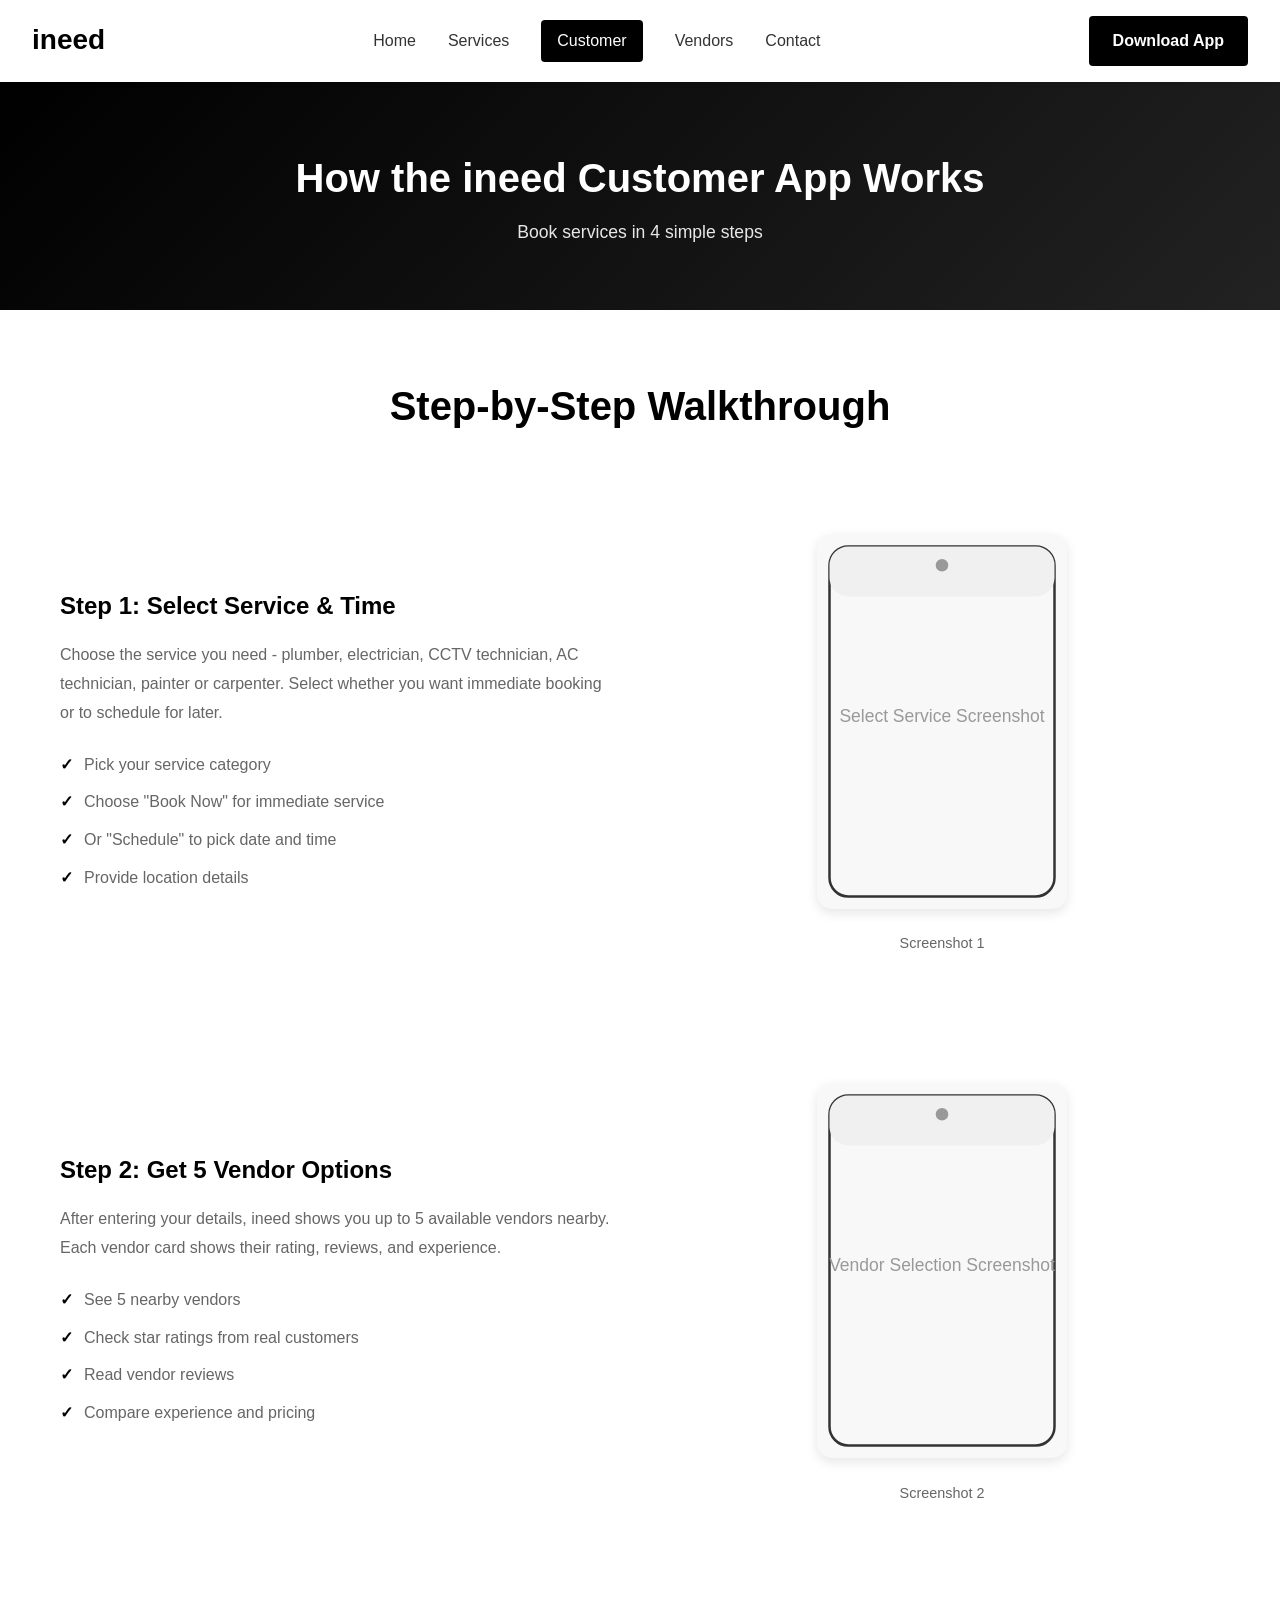
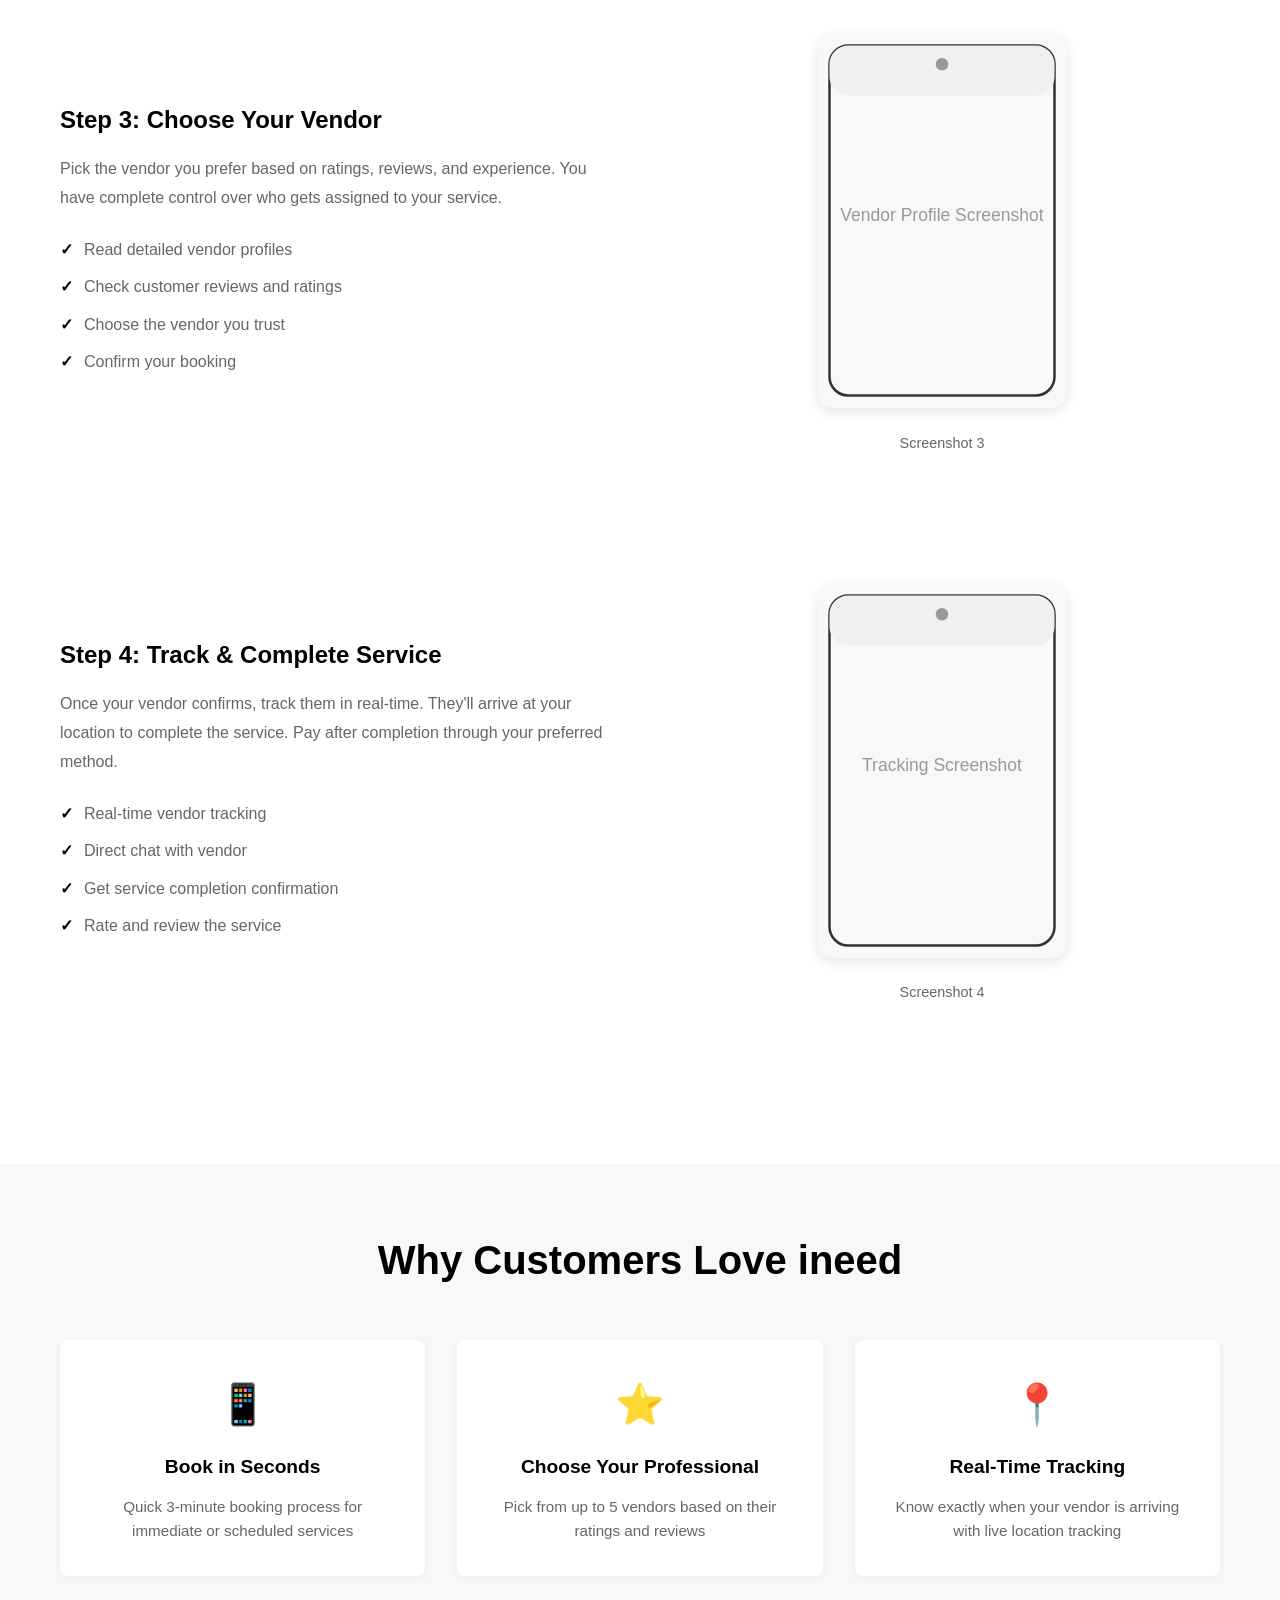
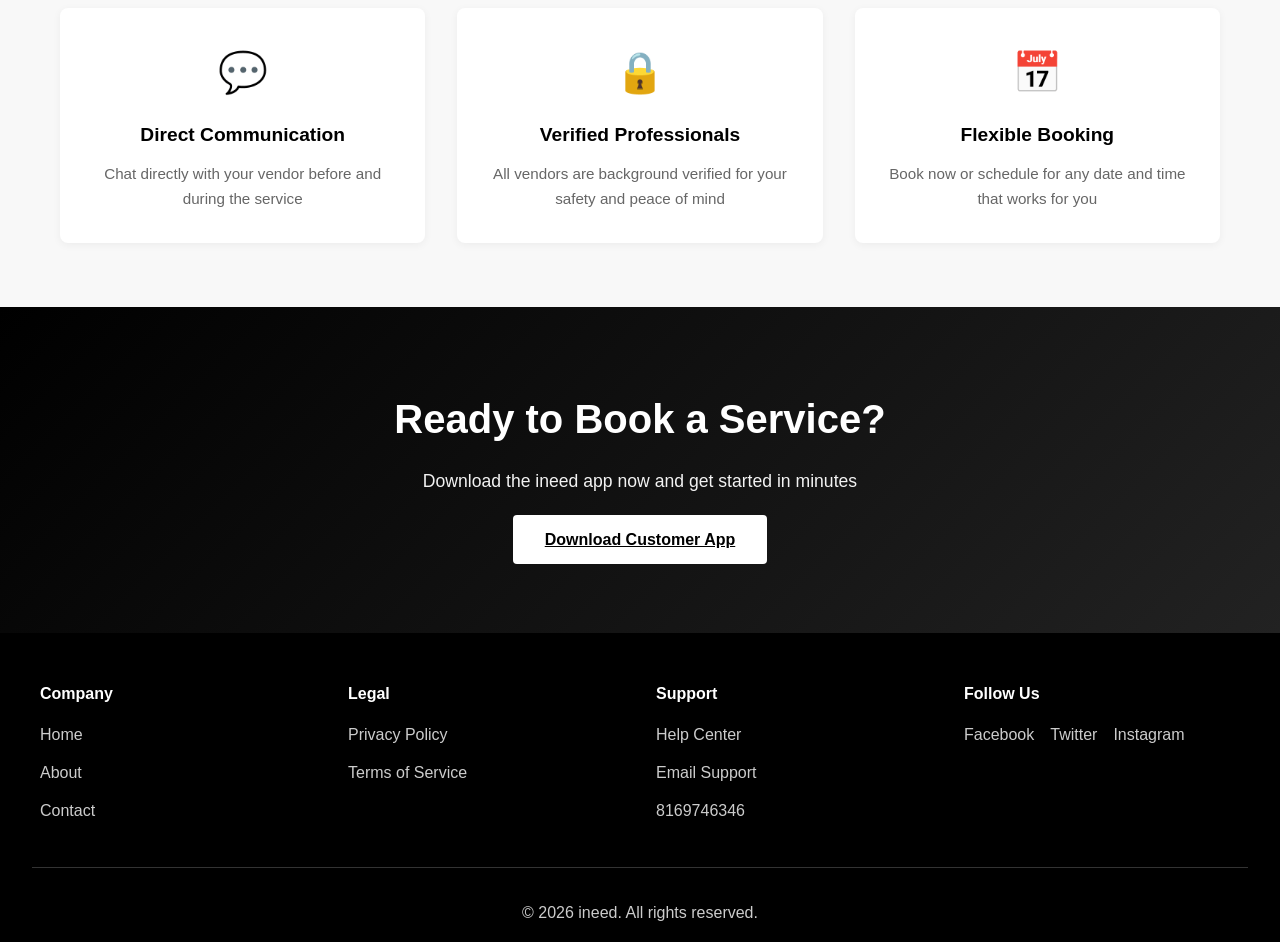
==== customer-app.html @ a555ff69 "Initial commit" ====
<!DOCTYPE html>
<html lang="en">
<head>
    <meta charset="UTF-8">
    <meta name="viewport" content="width=device-width, initial-scale=1.0">
    <meta name="description" content="How the ineed customer app works - Book services instantly, select from multiple vendors.">
    <title>How Customer App Works - ineed</title>
    <link rel="stylesheet" href="css/styles.css">
</head>
<body>
    <!-- Navbar -->
    <nav class="navbar">
        <div class="navbar-container">
            <div class="navbar-logo">ineed</div>
            
            <div class="navbar-menu" id="navbarMenu">
                <a href="/" class="nav-link">Home</a>
                <a href="/services.html" class="nav-link">Services</a>
                <a href="/customer-app.html" class="nav-link">Customer</a>
                <a href="/vendors.html" class="nav-link">Vendors</a>
                <a href="/contact.html" class="nav-link">Contact</a>
            </div>

            <a href="https://play.google.com/store/apps/details?id=com.myapp.ineed" target="_blank" class="navbar-cta">Download App</a>
            
            <div class="hamburger" id="hamburger">
                <span></span>
                <span></span>
                <span></span>
            </div>
        </div>
    </nav>

    <!-- Page Header -->
    <section class="page-header">
        <div class="container">
            <h1>How the ineed Customer App Works</h1>
            <p>Book services in 4 simple steps</p>
        </div>
    </section>

    <!-- App Walkthrough -->
    <section class="app-walkthrough">
        <div class="container">
            <h2 class="section-title">Step-by-Step Walkthrough</h2>

            <!-- Step 1 -->
            <div class="walkthrough-step">
                <div class="step-content">
                    <h3>Step 1: Select Service & Time</h3>
                    <p>Choose the service you need - plumber, electrician, CCTV technician, AC technician, painter or carpenter. Select whether you want immediate booking or to schedule for later.</p>
                    <ul>
                        <li>Pick your service category</li>
                        <li>Choose "Book Now" for immediate service</li>
                        <li>Or "Schedule" to pick date and time</li>
                        <li>Provide location details</li>
                    </ul>
                </div>
                <div class="step-images">
                    <div class="image-placeholder">
                        <svg viewBox="0 0 200 300" xmlns="http://www.w3.org/2000/svg">
                            <rect x="10" y="10" width="180" height="280" rx="15" fill="none" stroke="#333" stroke-width="2"/>
                            <rect x="10" y="10" width="180" height="40" rx="15" fill="#f0f0f0"/>
                            <circle cx="100" cy="25" r="5" fill="#999"/>
                            <text x="100" y="150" text-anchor="middle" font-size="14" fill="#999">Select Service Screenshot</text>
                        </svg>
                        <p>Screenshot 1</p>
                    </div>
                </div>
            </div>

            <!-- Step 2 -->
            <div class="walkthrough-step reverse">
                <div class="step-images">
                    <div class="image-placeholder">
                        <svg viewBox="0 0 200 300" xmlns="http://www.w3.org/2000/svg">
                            <rect x="10" y="10" width="180" height="280" rx="15" fill="none" stroke="#333" stroke-width="2"/>
                            <rect x="10" y="10" width="180" height="40" rx="15" fill="#f0f0f0"/>
                            <circle cx="100" cy="25" r="5" fill="#999"/>
                            <text x="100" y="150" text-anchor="middle" font-size="14" fill="#999">Vendor Selection Screenshot</text>
                        </svg>
                        <p>Screenshot 2</p>
                    </div>
                </div>
                <div class="step-content">
                    <h3>Step 2: Get 5 Vendor Options</h3>
                    <p>After entering your details, ineed shows you up to 5 available vendors nearby. Each vendor card shows their rating, reviews, and experience.</p>
                    <ul>
                        <li>See 5 nearby vendors</li>
                        <li>Check star ratings from real customers</li>
                        <li>Read vendor reviews</li>
                        <li>Compare experience and pricing</li>
                    </ul>
                </div>
            </div>

            <!-- Step 3 -->
            <div class="walkthrough-step">
                <div class="step-content">
                    <h3>Step 3: Choose Your Vendor</h3>
                    <p>Pick the vendor you prefer based on ratings, reviews, and experience. You have complete control over who gets assigned to your service.</p>
                    <ul>
                        <li>Read detailed vendor profiles</li>
                        <li>Check customer reviews and ratings</li>
                        <li>Choose the vendor you trust</li>
                        <li>Confirm your booking</li>
                    </ul>
                </div>
                <div class="step-images">
                    <div class="image-placeholder">
                        <svg viewBox="0 0 200 300" xmlns="http://www.w3.org/2000/svg">
                            <rect x="10" y="10" width="180" height="280" rx="15" fill="none" stroke="#333" stroke-width="2"/>
                            <rect x="10" y="10" width="180" height="40" rx="15" fill="#f0f0f0"/>
                            <circle cx="100" cy="25" r="5" fill="#999"/>
                            <text x="100" y="150" text-anchor="middle" font-size="14" fill="#999">Vendor Profile Screenshot</text>
                        </svg>
                        <p>Screenshot 3</p>
                    </div>
                </div>
            </div>

            <!-- Step 4 -->
            <div class="walkthrough-step reverse">
                <div class="step-images">
                    <div class="image-placeholder">
                        <svg viewBox="0 0 200 300" xmlns="http://www.w3.org/2000/svg">
                            <rect x="10" y="10" width="180" height="280" rx="15" fill="none" stroke="#333" stroke-width="2"/>
                            <rect x="10" y="10" width="180" height="40" rx="15" fill="#f0f0f0"/>
                            <circle cx="100" cy="25" r="5" fill="#999"/>
                            <text x="100" y="150" text-anchor="middle" font-size="14" fill="#999">Tracking Screenshot</text>
                        </svg>
                        <p>Screenshot 4</p>
                    </div>
                </div>
                <div class="step-content">
                    <h3>Step 4: Track & Complete Service</h3>
                    <p>Once your vendor confirms, track them in real-time. They'll arrive at your location to complete the service. Pay after completion through your preferred method.</p>
                    <ul>
                        <li>Real-time vendor tracking</li>
                        <li>Direct chat with vendor</li>
                        <li>Get service completion confirmation</li>
                        <li>Rate and review the service</li>
                    </ul>
                </div>
            </div>
        </div>
    </section>

    <!-- Key Features -->
    <section class="app-features">
        <div class="container">
            <h2 class="section-title">Why Customers Love ineed</h2>
            
            <div class="features-grid">
                <div class="feature-card">
                    <div class="feature-icon">📱</div>
                    <h3>Book in Seconds</h3>
                    <p>Quick 3-minute booking process for immediate or scheduled services</p>
                </div>

                <div class="feature-card">
                    <div class="feature-icon">⭐</div>
                    <h3>Choose Your Professional</h3>
                    <p>Pick from up to 5 vendors based on their ratings and reviews</p>
                </div>

                <div class="feature-card">
                    <div class="feature-icon">📍</div>
                    <h3>Real-Time Tracking</h3>
                    <p>Know exactly when your vendor is arriving with live location tracking</p>
                </div>

                <div class="feature-card">
                    <div class="feature-icon">💬</div>
                    <h3>Direct Communication</h3>
                    <p>Chat directly with your vendor before and during the service</p>
                </div>

                <div class="feature-card">
                    <div class="feature-icon">🔒</div>
                    <h3>Verified Professionals</h3>
                    <p>All vendors are background verified for your safety and peace of mind</p>
                </div>

                <div class="feature-card">
                    <div class="feature-icon">📅</div>
                    <h3>Flexible Booking</h3>
                    <p>Book now or schedule for any date and time that works for you</p>
                </div>
            </div>
        </div>
    </section>

    <!-- CTA Section -->
    <section class="cta-section">
        <div class="container">
            <h2>Ready to Book a Service?</h2>
            <p>Download the ineed app now and get started in minutes</p>
            <a href="https://play.google.com/store/apps/details?id=com.myapp.ineed" target="_blank" class="btn btn-primary">Download Customer App</a>
        </div>
    </section>

    <!-- Footer -->
    <footer class="footer">
        <div class="footer-container">
            <div class="footer-section">
                <h4>Company</h4>
                <ul>
                    <li><a href="/">Home</a></li>
                    <li><a href="/vendors.html">About</a></li>
                    <li><a href="/contact.html">Contact</a></li>
                </ul>
            </div>

            <div class="footer-section">
                <h4>Legal</h4>
                <ul>
                    <li><a href="/privacy.html">Privacy Policy</a></li>
                    <li><a href="/terms.html">Terms of Service</a></li>
                </ul>
            </div>

            <div class="footer-section">
                <h4>Support</h4>
                <ul>
                    <li><a href="/contact.html">Help Center</a></li>
                    <li><a href="mailto:ineed4322@gmail.com">Email Support</a></li>
                    <li><a href="tel:+1234567890">8169746346</a></li>
                </ul>
            </div>

            <div class="footer-section">
                <h4>Follow Us</h4>
                <ul class="social-links">
                    <li><a href="#">Facebook</a></li>
                    <li><a href="#">Twitter</a></li>
                    <li><a href="#">Instagram</a></li>
                </ul>
            </div>
        </div>

        <div class="footer-bottom">
            <p>&copy; 2026 ineed. All rights reserved.</p>
        </div>
    </footer>

    <script src="js/main.js"></script>
</body>
</html>
---- css/styles.css ----
/* ========================================
   Global Styles
   ======================================== */

* {
    margin: 0;
    padding: 0;
    box-sizing: border-box;
}

:root {
    --primary-color: #000;
    --accent-color: #000;
    --text-primary: #333;
    --text-secondary: #666;
    --bg-light: #f8f8f8;
    --border-color: #e0e0e0;
    --white: #fff;
}

html {
    scroll-behavior: smooth;
}

body {
    font-family: -apple-system, BlinkMacSystemFont, 'Segoe UI', Roboto, Oxygen, Ubuntu, Cantarell, sans-serif;
    color: var(--text-primary);
    background-color: var(--white);
    line-height: 1.6;
}

.container {
    max-width: 1200px;
    margin: 0 auto;
    padding: 0 20px;
}

/* ========================================
   Navbar
   ======================================== */

.navbar {
    position: sticky;
    top: 0;
    z-index: 1000;
    background-color: var(--white);
    box-shadow: 0 2px 4px rgba(0, 0, 0, 0.1);
}

.navbar-container {
    display: flex;
    justify-content: space-between;
    align-items: center;
    padding: 1rem 2rem;
    max-width: 1400px;
    margin: 0 auto;
}

.navbar-logo {
    font-size: 1.75rem;
    font-weight: bold;
    color: var(--primary-color);
}

.navbar-menu {
    display: flex;
    gap: 2rem;
    align-items: center;
}

.nav-link {
    text-decoration: none;
    color: var(--text-primary);
    font-weight: 500;
    transition: color 0.3s ease;
}

.nav-link:hover {
    color: var(--accent-color);
}

.nav-link.active {
    background-color: var(--primary-color);
    color: var(--white);
    padding: 0.5rem 1rem;
    border-radius: 4px;
}

.navbar-cta {
    background-color: var(--primary-color);
    color: var(--white);
    border: none;
    padding: 0.75rem 1.5rem;
    border-radius: 4px;
    font-weight: 600;
    cursor: pointer;
    transition: background-color 0.3s ease;
    text-decoration: none;
    display: inline-block;
}

.navbar-cta:hover {
    background-color: #222;
}

.hamburger {
    display: none;
    flex-direction: column;
    cursor: pointer;
    gap: 0.4rem;
}

.hamburger span {
    width: 25px;
    height: 3px;
    background-color: var(--primary-color);
    border-radius: 2px;
    transition: all 0.3s ease;
}

/* ========================================
   Hero Section
   ======================================== */

.hero {
    display: grid;
    grid-template-columns: 1fr 1fr;
    align-items: center;
    gap: 4rem;
    padding: 6rem 2rem;
    max-width: 1400px;
    margin: 0 auto;
}

.hero-title {
    font-size: 3.5rem;
    font-weight: bold;
    margin-bottom: 1.5rem;
    line-height: 1.2;
    color: var(--primary-color);
}

.hero-description {
    font-size: 1.25rem;
    color: var(--text-secondary);
    margin-bottom: 2rem;
    line-height: 1.8;
}

.hero-ctas {
    display: flex;
    gap: 1rem;
    flex-wrap: wrap;
}

.hero-carousel {
    display: flex;
    justify-content: center;
    align-items: center;
}

/* ========================================
   Buttons
   ======================================== */

.btn {
    padding: 0.875rem 2rem;
    border: none;
    border-radius: 4px;
    font-weight: 600;
    font-size: 1rem;
    cursor: pointer;
    transition: all 0.3s ease;
}

.btn-primary {
    background-color: var(--primary-color);
    color: var(--white);
}

.btn-primary:hover {
    background-color: #222;
    transform: translateY(-2px);
    box-shadow: 0 4px 8px rgba(0, 0, 0, 0.2);
}

.btn-secondary {
    background-color: transparent;
    color: var(--primary-color);
    border: 2px solid var(--primary-color);
}

.btn-secondary:hover {
    background-color: var(--primary-color);
    color: var(--white);
}

/* ========================================
   Services Section
   ======================================== */

.services {
    background-color: var(--bg-light);
    padding: 5rem 2rem;
}

.section-title {
    font-size: 2.5rem;
    font-weight: bold;
    text-align: center;
    margin-bottom: 4rem;
    color: var(--primary-color);
}

.services-grid {
    display: grid;
    grid-template-columns: repeat(auto-fit, minmax(250px, 1fr));
    gap: 2rem;
    max-width: 1200px;
    margin: 0 auto;
}

.service-card {
    background-color: var(--white);
    padding: 2rem;
    border-radius: 8px;
    box-shadow: 0 2px 8px rgba(0, 0, 0, 0.1);
    text-align: center;
    transition: all 0.3s ease;
}

.service-card:hover {
    box-shadow: 0 8px 16px rgba(0, 0, 0, 0.15);
    transform: translateY(-4px);
}

.service-icon {
    font-size: 3rem;
    margin-bottom: 1rem;
}

.service-card h3 {
    font-size: 1.5rem;
    margin-bottom: 0.5rem;
    color: var(--primary-color);
}

.service-card p {
    color: var(--text-secondary);
    font-size: 0.95rem;
}

/* ========================================
   How It Works Section
   ======================================== */

.how-it-works {
    padding: 5rem 2rem;
    max-width: 1200px;
    margin: 0 auto;
}

.steps-grid {
    display: grid;
    grid-template-columns: repeat(auto-fit, minmax(280px, 1fr));
    gap: 3rem;
    margin-top: 3rem;
}

.learn-more {
    text-align: center;
    margin-top: 3rem;
}

.step {
    text-align: center;
    padding: 2rem;
}

.step-number {
    display: flex;
    align-items: center;
    justify-content: center;
    width: 60px;
    height: 60px;
    background-color: var(--primary-color);
    color: var(--white);
    border-radius: 50%;
    font-size: 2rem;
    font-weight: bold;
    margin: 0 auto 1.5rem;
}

.step h3 {
    font-size: 1.5rem;
    margin-bottom: 0.75rem;
    color: var(--primary-color);
}

.step p {
    color: var(--text-secondary);
    line-height: 1.8;
}

/* ========================================
   Trust Section
   ======================================== */

.trust {
    background-color: var(--bg-light);
    padding: 5rem 2rem;
}

.trust-grid {
    display: grid;
    grid-template-columns: repeat(auto-fit, minmax(200px, 1fr));
    gap: 2rem;
    max-width: 1000px;
    margin: 0 auto 3rem;
}

.trust-card {
    background-color: var(--white);
    padding: 2rem;
    border-radius: 8px;
    text-align: center;
    box-shadow: 0 2px 8px rgba(0, 0, 0, 0.1);
}

.trust-card h3 {
    font-size: 2.5rem;
    color: var(--primary-color);
    margin-bottom: 0.5rem;
}

.trust-card p {
    color: var(--text-secondary);
    font-size: 0.95rem;
}

.trust-features {
    display: grid;
    grid-template-columns: repeat(auto-fit, minmax(200px, 1fr));
    gap: 1.5rem;
    max-width: 900px;
    margin: 0 auto;
}

.feature {
    padding: 1rem;
    color: var(--text-primary);
    font-weight: 500;
    text-align: center;
}

/* ========================================
   Vendor Section
   ======================================== */

.vendor {
    padding: 5rem 2rem;
    background: linear-gradient(135deg, var(--primary-color) 0%, #222 100%);
    color: var(--white);
}

.vendor-content {
    max-width: 800px;
    margin: 0 auto;
    text-align: center;
}

.vendor h2 {
    font-size: 2.5rem;
    margin-bottom: 1rem;
}

.vendor p {
    font-size: 1.1rem;
    margin-bottom: 2rem;
    line-height: 1.8;
    opacity: 0.95;
}

.vendor-benefits {
    display: grid;
    grid-template-columns: repeat(auto-fit, minmax(220px, 1fr));
    gap: 2rem;
    margin: 2rem 0;
}

.benefit {
    display: flex;
    align-items: center;
    gap: 1rem;
    padding: 1.5rem;
    background-color: rgba(255, 255, 255, 0.1);
    border-radius: 8px;
}

.benefit-icon {
    font-size: 2rem;
}

/* ========================================
   App Download Section
   ======================================== */

.app-download {
    padding: 5rem 2rem;
    text-align: center;
    background-color: var(--bg-light);
}

.app-download h2 {
    font-size: 2.5rem;
    margin-bottom: 1rem;
    color: var(--primary-color);
}

.app-download p {
    font-size: 1.1rem;
    color: var(--text-secondary);
    margin-bottom: 3rem;
}

.download-buttons {
    display: flex;
    gap: 1.5rem;
    justify-content: center;
    flex-wrap: wrap;
}

.download-btn {
    display: flex;
    align-items: center;
    gap: 1rem;
    padding: 1rem 2rem;
    background-color: var(--white);
    border: 1px solid var(--border-color);
    border-radius: 8px;
    cursor: pointer;
    transition: all 0.3s ease;
    font-size: 0.95rem;
    text-decoration: none;
    color: inherit;
}

.download-btn:hover {
    box-shadow: 0 4px 12px rgba(0, 0, 0, 0.15);
    transform: translateY(-2px);
}

.store-icon {
    font-size: 1.5rem;
}

.store-label {
    font-size: 0.75rem;
    color: var(--text-secondary);
}

.store-name {
    font-weight: 600;
    color: var(--primary-color);
    font-size: 0.95rem;
}

/* ========================================
   Footer
   ======================================== */

.footer {
    background-color: var(--primary-color);
    color: var(--white);
    padding: 3rem 2rem 1rem;
}

.footer-container {
    display: grid;
    grid-template-columns: repeat(auto-fit, minmax(200px, 1fr));
    gap: 2rem;
    max-width: 1200px;
    margin: 0 auto 2rem;
}

.footer-section h4 {
    margin-bottom: 1rem;
    font-size: 1rem;
}

.footer-section ul {
    list-style: none;
}

.footer-section li {
    margin-bottom: 0.75rem;
}

.footer-section a {
    color: rgba(255, 255, 255, 0.8);
    text-decoration: none;
    transition: color 0.3s ease;
}

.footer-section a:hover {
    color: var(--accent-color);
}

.social-links {
    display: flex;
    gap: 1rem;
    flex-wrap: wrap;
}

.footer-bottom {
    text-align: center;
    padding-top: 2rem;
    border-top: 1px solid rgba(255, 255, 255, 0.2);
    color: rgba(255, 255, 255, 0.8);
}

/* ========================================
   Page Header
   ======================================== */

.page-header {
    background: linear-gradient(135deg, var(--primary-color) 0%, #222 100%);
    color: var(--white);
    padding: 4rem 2rem;
    text-align: center;
}

.page-header h1 {
    font-size: 2.5rem;
    margin-bottom: 0.5rem;
}

.page-header p {
    font-size: 1.1rem;
    opacity: 0.9;
}

/* ========================================
   Services Page Styles
   ======================================== */

.services-list {
    padding: 4rem 2rem;
}

.services-list .section-title {
    margin-bottom: 3rem;
}

.service-link {
    display: inline-block;
    color: var(--primary-color);
    text-decoration: none;
    font-weight: 600;
    margin-top: 1rem;
    transition: all 0.3s ease;
}

.service-link:hover {
    transform: translateX(4px);
}

/* ========================================
   Vendor Page Styles
   ======================================== */

.vendor-hero {
    background: linear-gradient(135deg, var(--primary-color) 0%, #222 100%);
    color: var(--white);
    padding: 5rem 2rem;
    text-align: center;
}

.vendor-hero-content h1 {
    font-size: 2.5rem;
    margin-bottom: 1rem;
}

.vendor-hero-content p {
    font-size: 1.1rem;
    margin-bottom: 2rem;
    opacity: 0.95;
}

.vendor-benefits-section {
    padding: 5rem 2rem;
}

.benefits-grid {
    display: grid;
    grid-template-columns: repeat(auto-fit, minmax(300px, 1fr));
    gap: 2.5rem;
    max-width: 1200px;
    margin: 0 auto;
}

.benefit-item {
    padding: 2rem;
    background-color: var(--bg-light);
    border-radius: 8px;
    border-left: 4px solid var(--primary-color);
}

.benefit-number {
    display: inline-block;
    font-size: 2rem;
    font-weight: bold;
    color: var(--primary-color);
    margin-bottom: 1rem;
}

.benefit-item h3 {
    font-size: 1.5rem;
    margin-bottom: 0.75rem;
    color: var(--primary-color);
}

.benefit-item p {
    color: var(--text-secondary);
    line-height: 1.8;
}

.how-to-join {
    background-color: var(--bg-light);
    padding: 5rem 2rem;
}

.requirements {
    padding: 5rem 2rem;
}

.requirements-grid {
    display: grid;
    grid-template-columns: repeat(auto-fit, minmax(280px, 1fr));
    gap: 2rem;
    max-width: 1000px;
    margin: 0 auto;
}

.requirement-card {
    background-color: var(--white);
    padding: 2rem;
    border-radius: 8px;
    box-shadow: 0 2px 8px rgba(0, 0, 0, 0.1);
}

.requirement-card h3 {
    color: var(--primary-color);
    margin-bottom: 1rem;
}

.requirement-card ul {
    list-style: none;
}

.requirement-card li {
    padding: 0.5rem 0;
    color: var(--text-secondary);
    position: relative;
    padding-left: 1.5rem;
}

.requirement-card li:before {
    content: "✓";
    position: absolute;
    left: 0;
    color: var(--primary-color);
    font-weight: bold;
}

.success-stories {
    background-color: var(--bg-light);
    padding: 5rem 2rem;
}

.testimonials-section {
    background-color: var(--bg-light);
    padding: 4rem 2rem;
}

.testimonials-section .section-title {
    margin-bottom: 3rem;
}

.testimonials-grid {
    display: grid;
    grid-template-columns: repeat(auto-fit, minmax(300px, 1fr));
    gap: 2rem;
    max-width: 1000px;
    margin: 0 auto;
}

.testimonial {
    background-color: var(--white);
    padding: 2rem;
    border-radius: 8px;
    box-shadow: 0 2px 8px rgba(0, 0, 0, 0.1);
}

.testimonial .stars {
    color: var(--primary-color);
    font-size: 1.25rem;
    margin-bottom: 1rem;
}

.testimonial p {
    color: var(--text-secondary);
    margin-bottom: 1.5rem;
    line-height: 1.8;
    font-style: italic;
}

.testimonial-author {
    display: flex;
    flex-direction: column;
    gap: 0.25rem;
}

.testimonial-author strong {
    color: var(--primary-color);
}

.testimonial-author span {
    font-size: 0.9rem;
    color: var(--text-secondary);
}

.vendor-cta {
    padding: 5rem 2rem;
    text-align: center;
    background: linear-gradient(135deg, var(--primary-color) 0%, #222 100%);
    color: var(--white);
}

.vendor-cta h2 {
    font-size: 2.5rem;
    margin-bottom: 1rem;
}

.vendor-cta p {
    font-size: 1.1rem;
    margin-bottom: 2rem;
    opacity: 0.95;
}

.cta-buttons {
    display: flex;
    gap: 1rem;
    justify-content: center;
    flex-wrap: wrap;
}

.vendor-cta .btn-secondary {
    background-color: var(--white);
    color: var(--primary-color);
    border: none;
}

.vendor-cta .btn-secondary:hover {
    background-color: var(--bg-light);
}

/* ========================================
   Contact Page Styles
   ======================================== */

.contact-info {
    padding: 4rem 2rem;
}

.info-grid {
    display: grid;
    grid-template-columns: repeat(auto-fit, minmax(220px, 1fr));
    gap: 2rem;
    max-width: 1000px;
    margin: 0 auto;
}

.info-card {
    text-align: center;
    padding: 2rem;
    background-color: var(--bg-light);
    border-radius: 8px;
}

.info-icon {
    font-size: 3rem;
    margin-bottom: 1rem;
}

.info-card h3 {
    color: var(--primary-color);
    margin-bottom: 0.5rem;
}

.info-card p {
    color: var(--text-secondary);
    font-weight: 500;
}

.info-subtext {
    font-weight: normal;
    font-size: 0.9rem;
}

.contact-form-section {
    padding: 4rem 2rem;
    background-color: var(--bg-light);
}

.form-container {
    max-width: 700px;
    margin: 0 auto;
    background-color: var(--white);
    padding: 3rem;
    border-radius: 8px;
    box-shadow: 0 2px 8px rgba(0, 0, 0, 0.1);
}

.form-container h2 {
    color: var(--primary-color);
    margin-bottom: 0.5rem;
}

.form-container > p {
    color: var(--text-secondary);
    margin-bottom: 2rem;
}

.contact-form {
    display: flex;
    flex-direction: column;
    gap: 1.5rem;
}

.form-row {
    display: grid;
    grid-template-columns: repeat(auto-fit, minmax(280px, 1fr));
    gap: 1.5rem;
}

.form-group {
    display: flex;
    flex-direction: column;
    gap: 0.5rem;
}

.form-group label {
    font-weight: 600;
    color: var(--primary-color);
}

.form-group input,
.form-group textarea,
.form-group select {
    padding: 0.75rem;
    border: 1px solid var(--border-color);
    border-radius: 4px;
    font-family: inherit;
    font-size: 1rem;
}

.form-group input:focus,
.form-group textarea:focus,
.form-group select:focus {
    outline: none;
    border-color: var(--primary-color);
    box-shadow: 0 0 0 3px rgba(0, 0, 0, 0.1);
}

.contact-form button {
    margin-top: 1rem;
}

.faq-section {
    padding: 5rem 2rem;
}

.faq-grid {
    display: grid;
    grid-template-columns: repeat(auto-fit, minmax(350px, 1fr));
    gap: 2rem;
    max-width: 1000px;
    margin: 0 auto;
}

.faq-item {
    padding: 1.5rem;
    background-color: var(--bg-light);
    border-radius: 8px;
}

.faq-item h3 {
    color: var(--primary-color);
    margin-bottom: 0.75rem;
}

.faq-item p {
    color: var(--text-secondary);
    line-height: 1.8;
}

/* ========================================
   Legal Pages Styles
   ======================================== */

.legal-content {
    padding: 4rem 2rem;
}

.content-box {
    max-width: 900px;
    margin: 0 auto;
}

.content-box h2 {
    color: var(--primary-color);
    margin: 2.5rem 0 1rem;
    font-size: 1.5rem;
}

.content-box p {
    color: var(--text-secondary);
    line-height: 1.8;
    margin-bottom: 1rem;
}

.content-box ul {
    margin: 1rem 0 1rem 2rem;
    color: var(--text-secondary);
    line-height: 1.8;
}

.content-box li {
    margin-bottom: 0.5rem;
}

/* ========================================
   CTA Section
   ======================================== */

.cta-section {
    padding: 4rem 2rem;
    text-align: center;
    background-color: var(--bg-light);
}

.cta-section h2 {
    font-size: 2rem;
    color: var(--primary-color);
    margin-bottom: 1rem;
}

.cta-section p {
    font-size: 1.1rem;
    color: var(--text-secondary);
    margin-bottom: 2rem;
}

/* ========================================
   Carousel / Slider Styles
   ======================================== */

.carousel {
    position: relative;
    width: 100%;
    height: 400px;
    background-color: var(--bg-light);
    border-radius: 8px;
    overflow: hidden;
    display: flex;
    align-items: center;
    justify-content: center;
}

.carousel-container {
    position: relative;
    width: 100%;
    height: 100%;
    display: flex;
    transition: transform 0.5s ease-in-out;
}

.carousel-slide {
    position: absolute;
    width: 100%;
    height: 100%;
    display: flex;
    align-items: center;
    justify-content: center;
    opacity: 0;
    transition: opacity 0.5s ease-in-out;
    background: linear-gradient(135deg, #f0f0f0 0%, #e0e0e0 100%);
}

.carousel-slide.active {
    opacity: 1;
}

.carousel-slide img {
    width: 100%;
    height: 100%;
    object-fit: cover;
}

.carousel-slide-placeholder {
    width: 100%;
    height: 100%;
    display: flex;
    align-items: center;
    justify-content: center;
    background: linear-gradient(135deg, #f5f5f5 0%, #e8e8e8 100%);
    font-size: 1rem;
    color: #999;
    flex-direction: column;
    gap: 1rem;
}

.carousel-slide-placeholder svg {
    width: 100px;
    height: 100px;
    opacity: 0.3;
}

.carousel-nav {
    position: absolute;
    bottom: 20px;
    left: 50%;
    transform: translateX(-50%);
    display: flex;
    gap: 0.75rem;
    z-index: 10;
}

.carousel-dot {
    width: 12px;
    height: 12px;
    border-radius: 50%;
    background-color: rgba(0, 0, 0, 0.3);
    cursor: pointer;
    transition: all 0.3s ease;
    border: 2px solid transparent;
}

.carousel-dot.active {
    background-color: var(--primary-color);
    width: 16px;
    border-radius: 8px;
}

.carousel-arrow {
    position: absolute;
    top: 50%;
    transform: translateY(-50%);
    background-color: rgba(0, 0, 0, 0.5);
    color: var(--white);
    border: none;
    width: 40px;
    height: 40px;
    border-radius: 50%;
    font-size: 1.25rem;
    cursor: pointer;
    z-index: 5;
    transition: all 0.3s ease;
    display: flex;
    align-items: center;
    justify-content: center;
}

.carousel-arrow:hover {
    background-color: rgba(0, 0, 0, 0.8);
}

.carousel-arrow.prev {
    left: 20px;
}

.carousel-arrow.next {
    right: 20px;
}

@keyframes slideIn {
    from {
        opacity: 0;
    }
    to {
        opacity: 1;
    }
}

.carousel-slide.active {
    animation: slideIn 0.5s ease-in-out;
}

/* ========================================
   App Walkthrough Styles
   ======================================== */

.app-walkthrough {
    padding: 4rem 2rem;
}

.walkthrough-step {
    display: grid;
    grid-template-columns: 1fr 1fr;
    gap: 3rem;
    align-items: center;
    margin-bottom: 4rem;
    padding: 2rem 0;
}

.walkthrough-step.reverse {
    grid-template-columns: 1fr 1fr;
    direction: rtl;
}

.walkthrough-step.reverse .step-content,
.walkthrough-step.reverse .step-images {
    direction: ltr;
}

.step-content h3 {
    font-size: 1.5rem;
    color: var(--primary-color);
    margin-bottom: 1rem;
}

.step-content p {
    font-size: 1rem;
    color: var(--text-secondary);
    margin-bottom: 1.5rem;
    line-height: 1.8;
}

.step-content ul {
    list-style: none;
    padding-left: 0;
}

.step-content li {
    padding-left: 1.5rem;
    margin-bottom: 0.75rem;
    position: relative;
    color: var(--text-secondary);
}

.step-content li:before {
    content: "✓";
    position: absolute;
    left: 0;
    color: var(--primary-color);
    font-weight: bold;
}

.step-images {
    display: flex;
    justify-content: center;
}

.image-placeholder {
    width: 250px;
    text-align: center;
}

.image-placeholder svg {
    width: 100%;
    height: auto;
    background-color: var(--bg-light);
    border-radius: 15px;
    box-shadow: 0 4px 12px rgba(0, 0, 0, 0.1);
}

.image-placeholder p {
    margin-top: 1rem;
    font-size: 0.9rem;
    color: var(--text-secondary);
    font-weight: 500;
}

/* App Features Section */

.app-features {
    padding: 4rem 2rem;
    background-color: var(--bg-light);
}

.app-features .section-title {
    margin-bottom: 3rem;
}

.features-grid {
    display: grid;
    grid-template-columns: repeat(auto-fit, minmax(300px, 1fr));
    gap: 2rem;
}

.feature-card {
    background-color: var(--white);
    padding: 2rem;
    border-radius: 8px;
    text-align: center;
    box-shadow: 0 2px 8px rgba(0, 0, 0, 0.05);
    transition: transform 0.3s ease, box-shadow 0.3s ease;
}

.feature-card:hover {
    transform: translateY(-4px);
    box-shadow: 0 4px 16px rgba(0, 0, 0, 0.1);
}

.feature-icon {
    font-size: 2.5rem;
    margin-bottom: 1rem;
}

.feature-card h3 {
    font-size: 1.2rem;
    color: var(--primary-color);
    margin-bottom: 0.75rem;
}

.feature-card p {
    color: var(--text-secondary);
    font-size: 0.95rem;
    line-height: 1.6;
}

/* CTA Section */

.cta-section {
    padding: 5rem 2rem;
    background: linear-gradient(135deg, var(--primary-color) 0%, #222 100%);
    color: var(--white);
    text-align: center;
}

.cta-section h2 {
    font-size: 2.5rem;
    margin-bottom: 1rem;
    color: var(--white);
}

.cta-section p {
    font-size: 1.1rem;
    margin-bottom: 2rem;
    opacity: 0.95;
    color: var(--white);
}

.cta-section .btn-primary {
    background-color: var(--white);
    color: var(--primary-color);
    font-weight: 600;
    padding: 1rem 2rem;
    font-size: 1rem;
}

.cta-section .btn-primary:hover {
    background-color: var(--bg-light);
}

/* ========================================
   Responsive Design
   ======================================== */

@media (max-width: 768px) {
    .hero {
        grid-template-columns: 1fr;
        padding: 3rem 1rem;
        gap: 2rem;
    }

    .hero-title {
        font-size: 2.5rem;
    }

    .hero-description {
        font-size: 1rem;
    }

    .hero-ctas {
        flex-direction: column;
    }

    .btn {
        width: 100%;
    }

    .carousel {
        height: 300px;
    }

    .carousel-arrow {
        width: 35px;
        height: 35px;
        font-size: 1rem;
    }

    .navbar-menu {
        display: none;
        position: absolute;
        top: 60px;
        left: 0;
        right: 0;
        background-color: var(--white);
        flex-direction: column;
        padding: 1rem;
        gap: 1rem;
        box-shadow: 0 4px 8px rgba(0, 0, 0, 0.1);
    }

    .navbar-menu.active {
        display: flex;
    }

    .hamburger {
        display: flex;
    }

    .navbar-cta {
        display: none;
    }

    .section-title {
        font-size: 2rem;
    }

    .services-grid {
        grid-template-columns: repeat(auto-fit, minmax(150px, 1fr));
        gap: 1rem;
    }

    .service-card {
        padding: 1.5rem 1rem;
    }

    .service-icon {
        font-size: 2.5rem;
    }

    .steps-grid {
        gap: 1.5rem;
    }

    .trust-grid {
        grid-template-columns: repeat(2, 1fr);
    }

    .vendor-benefits {
        grid-template-columns: 1fr;
    }

    .download-buttons {
        flex-direction: column;
    }

    .download-btn {
        width: 100%;
    }

    .footer-container {
        grid-template-columns: repeat(2, 1fr);
        gap: 1.5rem;
    }

    .walkthrough-step {
        grid-template-columns: 1fr;
        gap: 2rem;
    }

    .walkthrough-step.reverse {
        direction: ltr;
    }

    .step-images {
        order: -1;
    }

    .features-grid {
        grid-template-columns: repeat(auto-fit, minmax(250px, 1fr));
    }

    .cta-section h2 {
        font-size: 1.75rem;
    }
}

@media (max-width: 480px) {
    .navbar-container {
        padding: 1rem;
    }

    .navbar-logo {
        font-size: 1.5rem;
    }

    .hero {
        padding: 2rem 1rem;
    }

    .hero-title {
        font-size: 2rem;
    }

    .carousel {
        height: 250px;
    }

    .carousel-arrow {
        width: 30px;
        height: 30px;
        font-size: 0.9rem;
    }

    .carousel-arrow.prev {
        left: 10px;
    }

    .carousel-arrow.next {
        right: 10px;
    }

    .section-title {
        font-size: 1.75rem;
        margin-bottom: 2rem;
    }

    .trust-grid {
        grid-template-columns: 1fr;
    }

    .footer-container {
        grid-template-columns: 1fr;
    }

    .download-btn {
        padding: 0.75rem 1rem;
    }

    .page-header h1 {
        font-size: 1.75rem;
    }

    .form-container {
        padding: 1.5rem;
    }

    .form-row {
        grid-template-columns: 1fr;
    }

    .benefits-grid {
        grid-template-columns: 1fr;
    }

    .requirements-grid {
        grid-template-columns: 1fr;
    }

    .testimonials-grid {
        grid-template-columns: 1fr;
    }

    .info-grid {
        grid-template-columns: 1fr;
    }

    .vendor-cta h2 {
        font-size: 1.75rem;
    }

    .cta-buttons {
        flex-direction: column;
    }

    .cta-buttons .btn {
        width: 100%;
    }

    .walkthrough-step {
        grid-template-columns: 1fr;
    }

    .step-images {
        order: -1;
    }

    .image-placeholder {
        width: 100%;
        max-width: 250px;
    }

    .features-grid {
        grid-template-columns: 1fr;
    }

    .feature-icon {
        font-size: 2rem;
    }

    .feature-card {
        padding: 1.5rem;
    }

    .cta-section {
        padding: 3rem 1rem;
    }

    .cta-section h2 {
        font-size: 1.5rem;
    }

    .cta-section p {
        font-size: 1rem;
    }
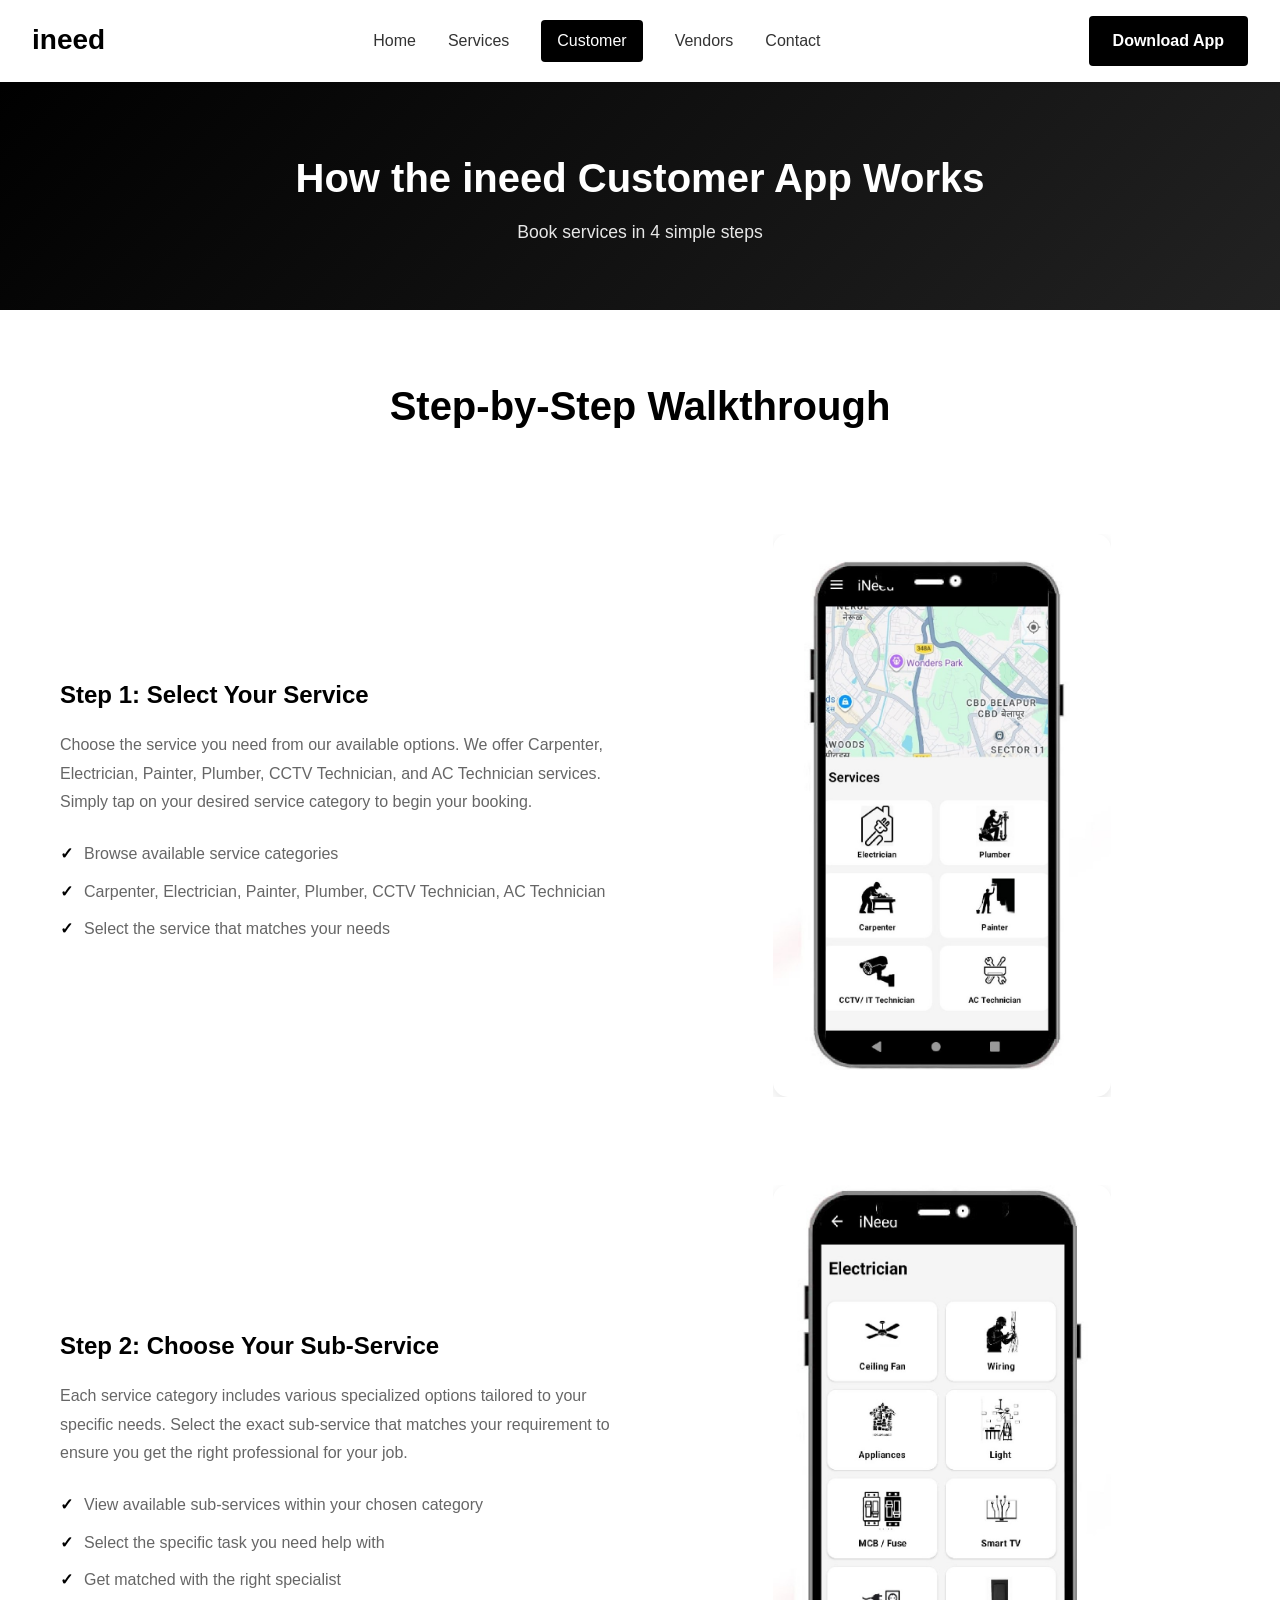
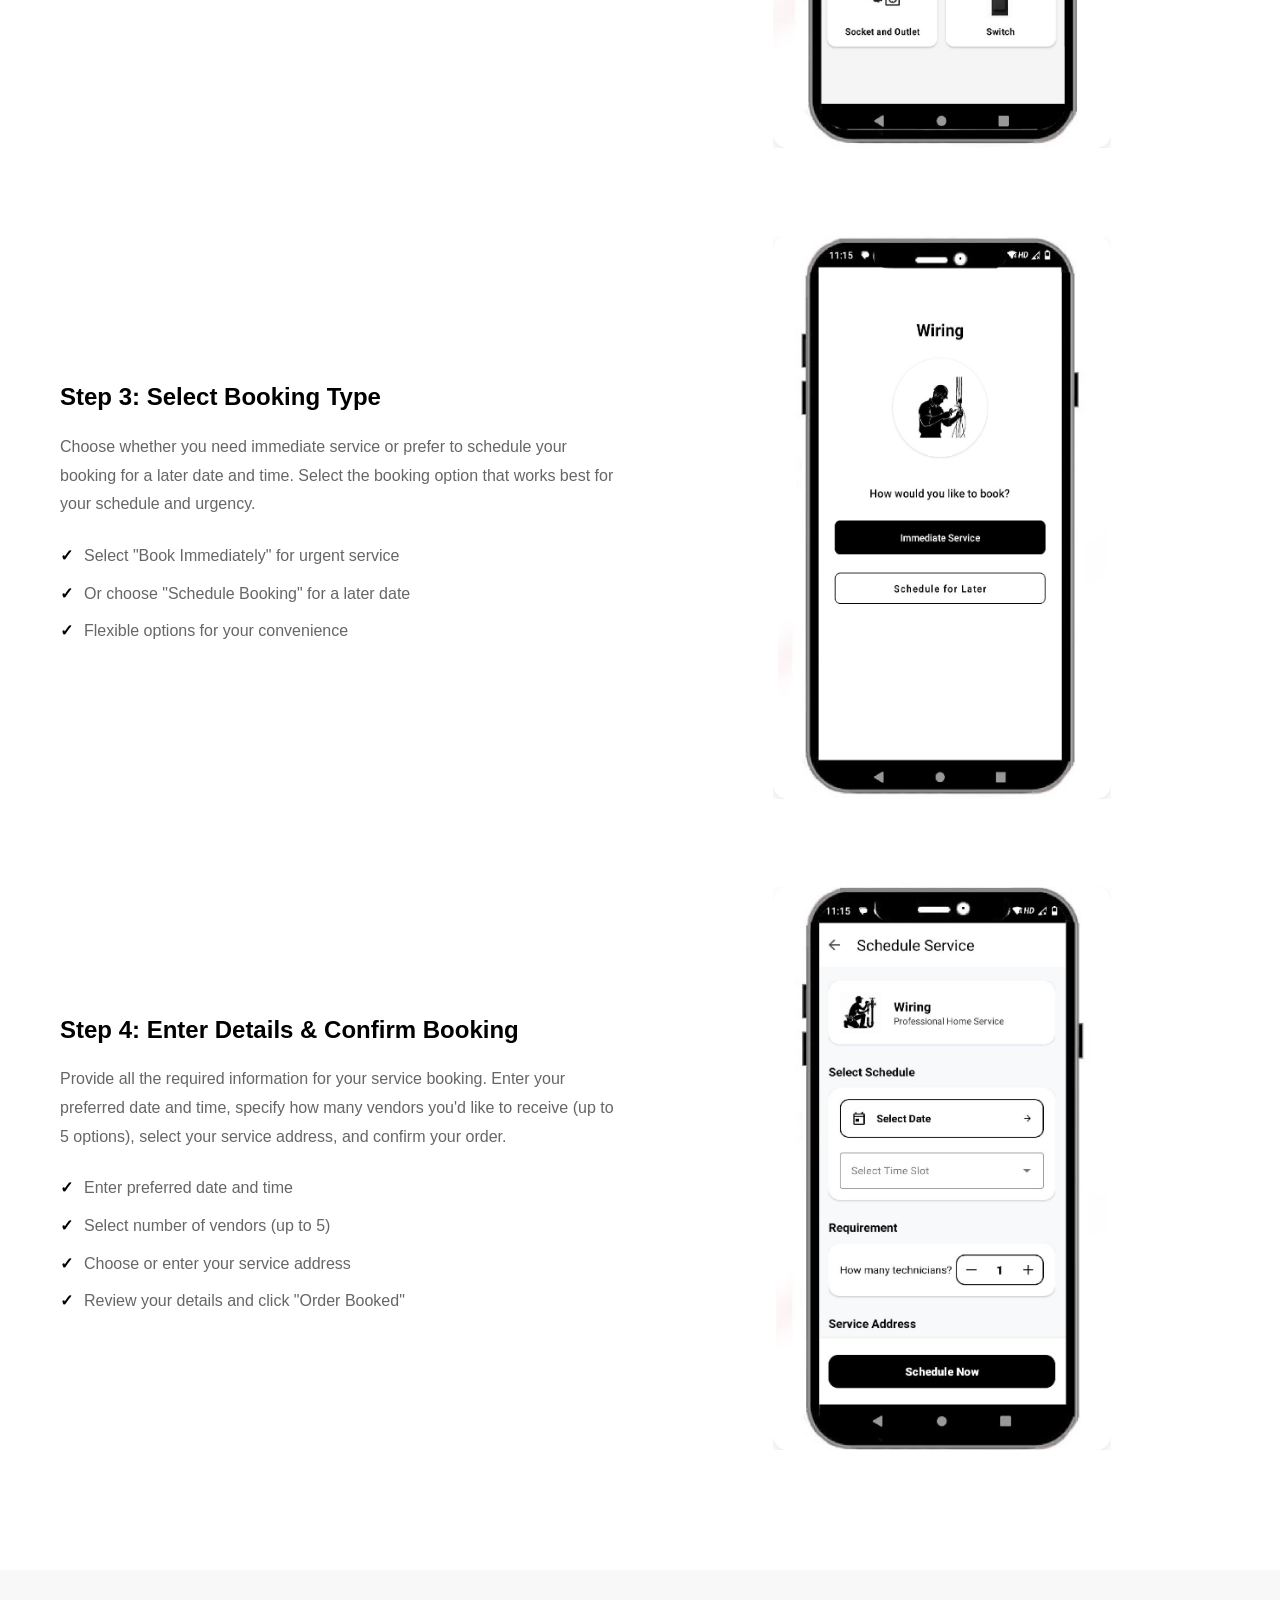
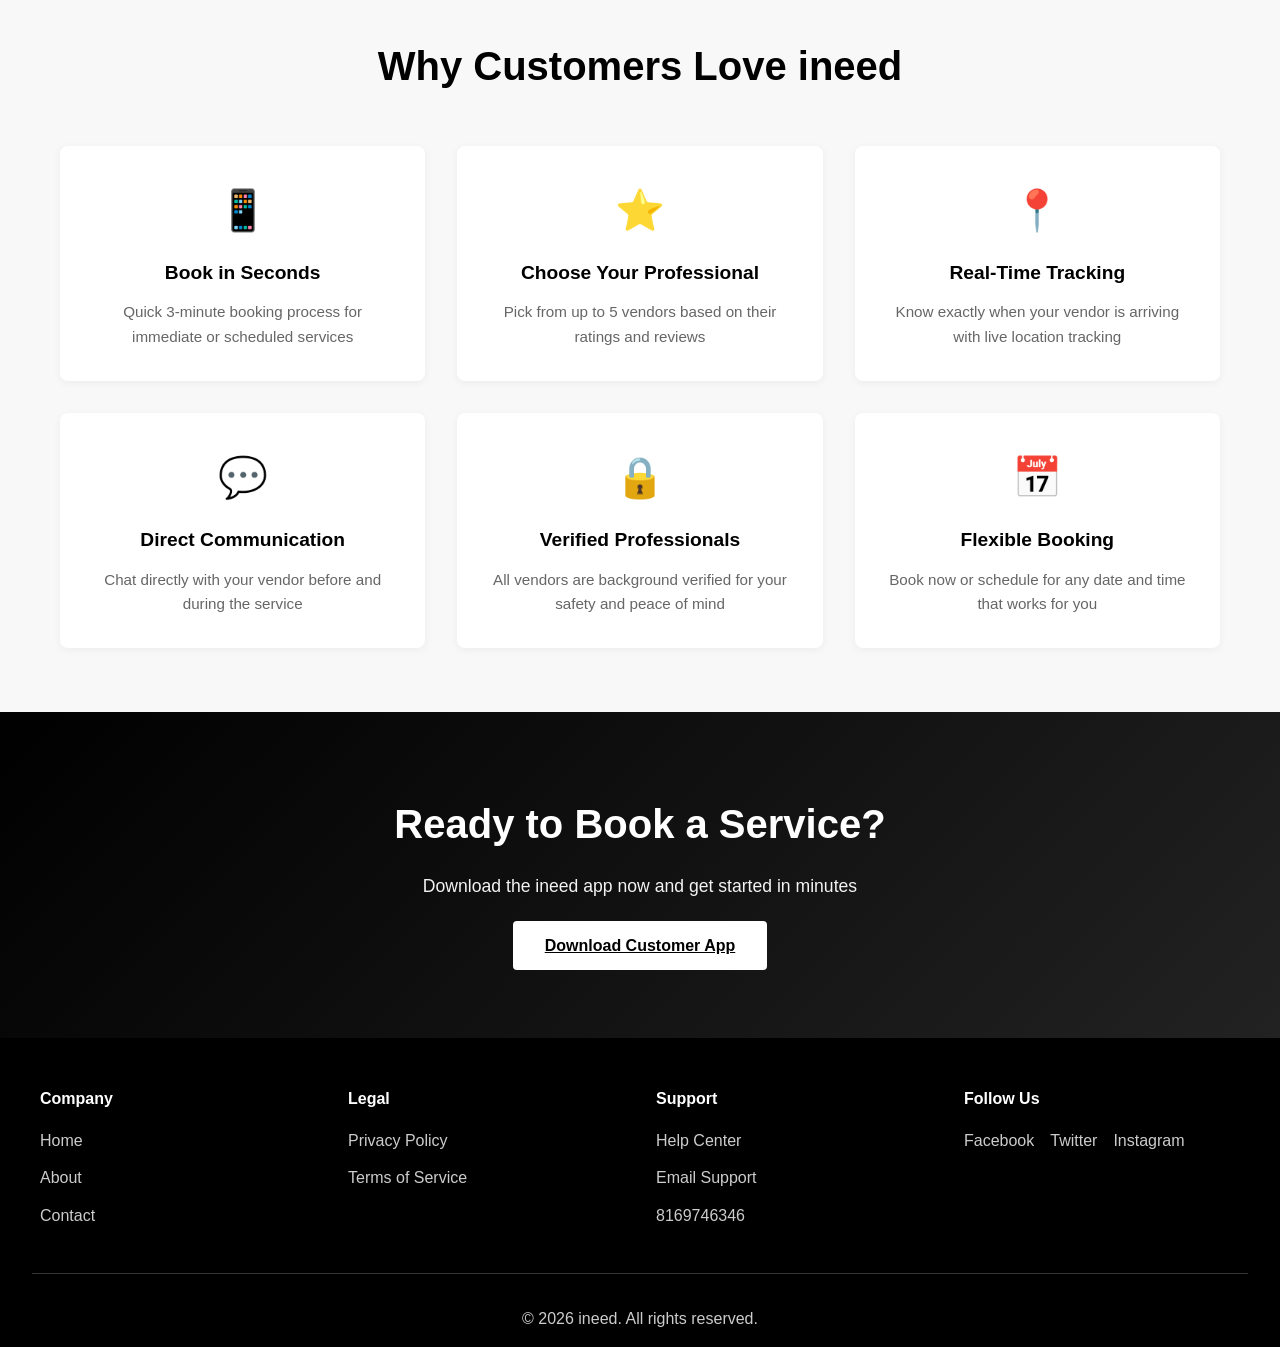
==== commit 93270cd3: "adding customer photos on website" ====
--- a/customer-app.html
+++ b/customer-app.html
@@ -47,23 +47,17 @@
             <!-- Step 1 -->
             <div class="walkthrough-step">
                 <div class="step-content">
-                    <h3>Step 1: Select Service & Time</h3>
-                    <p>Choose the service you need - plumber, electrician, CCTV technician, AC technician, painter or carpenter. Select whether you want immediate booking or to schedule for later.</p>
-                    <ul>
-                        <li>Pick your service category</li>
-                        <li>Choose "Book Now" for immediate service</li>
-                        <li>Or "Schedule" to pick date and time</li>
-                        <li>Provide location details</li>
-                    </ul>
-                </div>
-                <div class="step-images">
-                    <div class="image-placeholder">
-                        <svg viewBox="0 0 200 300" xmlns="http://www.w3.org/2000/svg">
-                            <rect x="10" y="10" width="180" height="280" rx="15" fill="none" stroke="#333" stroke-width="2"/>
-                            <rect x="10" y="10" width="180" height="40" rx="15" fill="#f0f0f0"/>
-                            <circle cx="100" cy="25" r="5" fill="#999"/>
-                            <text x="100" y="150" text-anchor="middle" font-size="14" fill="#999">Select Service Screenshot</text>
-                        </svg>
+                    <h3>Step 1: Select Your Service</h3>
+                    <p>Choose the service you need from our available options. We offer Carpenter, Electrician, Painter, Plumber, CCTV Technician, and AC Technician services. Simply tap on your desired service category to begin your booking.</p>
+                    <ul>
+                        <li>Browse available service categories</li>
+                        <li>Carpenter, Electrician, Painter, Plumber, CCTV Technician, AC Technician</li>
+                        <li>Select the service that matches your needs</li>
+                    </ul>
+                </div>
+                <div class="step-images">
+                    <div class="image-placeholder">
+                        <img src="images/customer_app_ss_1.jpeg" alt="Select Your Service">
                         <p>Screenshot 1</p>
                     </div>
                 </div>
@@ -73,23 +67,17 @@
             <div class="walkthrough-step reverse">
                 <div class="step-images">
                     <div class="image-placeholder">
-                        <svg viewBox="0 0 200 300" xmlns="http://www.w3.org/2000/svg">
-                            <rect x="10" y="10" width="180" height="280" rx="15" fill="none" stroke="#333" stroke-width="2"/>
-                            <rect x="10" y="10" width="180" height="40" rx="15" fill="#f0f0f0"/>
-                            <circle cx="100" cy="25" r="5" fill="#999"/>
-                            <text x="100" y="150" text-anchor="middle" font-size="14" fill="#999">Vendor Selection Screenshot</text>
-                        </svg>
+                        <img src="images/customer_app_ss_2.jpeg" alt="Choose Your Sub-Service">
                         <p>Screenshot 2</p>
                     </div>
                 </div>
                 <div class="step-content">
-                    <h3>Step 2: Get 5 Vendor Options</h3>
-                    <p>After entering your details, ineed shows you up to 5 available vendors nearby. Each vendor card shows their rating, reviews, and experience.</p>
-                    <ul>
-                        <li>See 5 nearby vendors</li>
-                        <li>Check star ratings from real customers</li>
-                        <li>Read vendor reviews</li>
-                        <li>Compare experience and pricing</li>
+                    <h3>Step 2: Choose Your Sub-Service</h3>
+                    <p>Each service category includes various specialized options tailored to your specific needs. Select the exact sub-service that matches your requirement to ensure you get the right professional for your job.</p>
+                    <ul>
+                        <li>View available sub-services within your chosen category</li>
+                        <li>Select the specific task you need help with</li>
+                        <li>Get matched with the right specialist</li>
                     </ul>
                 </div>
             </div>
@@ -97,23 +85,17 @@
             <!-- Step 3 -->
             <div class="walkthrough-step">
                 <div class="step-content">
-                    <h3>Step 3: Choose Your Vendor</h3>
-                    <p>Pick the vendor you prefer based on ratings, reviews, and experience. You have complete control over who gets assigned to your service.</p>
-                    <ul>
-                        <li>Read detailed vendor profiles</li>
-                        <li>Check customer reviews and ratings</li>
-                        <li>Choose the vendor you trust</li>
-                        <li>Confirm your booking</li>
-                    </ul>
-                </div>
-                <div class="step-images">
-                    <div class="image-placeholder">
-                        <svg viewBox="0 0 200 300" xmlns="http://www.w3.org/2000/svg">
-                            <rect x="10" y="10" width="180" height="280" rx="15" fill="none" stroke="#333" stroke-width="2"/>
-                            <rect x="10" y="10" width="180" height="40" rx="15" fill="#f0f0f0"/>
-                            <circle cx="100" cy="25" r="5" fill="#999"/>
-                            <text x="100" y="150" text-anchor="middle" font-size="14" fill="#999">Vendor Profile Screenshot</text>
-                        </svg>
+                    <h3>Step 3: Select Booking Type</h3>
+                    <p>Choose whether you need immediate service or prefer to schedule your booking for a later date and time. Select the booking option that works best for your schedule and urgency.</p>
+                    <ul>
+                        <li>Select "Book Immediately" for urgent service</li>
+                        <li>Or choose "Schedule Booking" for a later date</li>
+                        <li>Flexible options for your convenience</li>
+                    </ul>
+                </div>
+                <div class="step-images">
+                    <div class="image-placeholder">
+                        <img src="images/customer_app_ss_3.jpeg" alt="Select Booking Type">
                         <p>Screenshot 3</p>
                     </div>
                 </div>
@@ -123,23 +105,18 @@
             <div class="walkthrough-step reverse">
                 <div class="step-images">
                     <div class="image-placeholder">
-                        <svg viewBox="0 0 200 300" xmlns="http://www.w3.org/2000/svg">
-                            <rect x="10" y="10" width="180" height="280" rx="15" fill="none" stroke="#333" stroke-width="2"/>
-                            <rect x="10" y="10" width="180" height="40" rx="15" fill="#f0f0f0"/>
-                            <circle cx="100" cy="25" r="5" fill="#999"/>
-                            <text x="100" y="150" text-anchor="middle" font-size="14" fill="#999">Tracking Screenshot</text>
-                        </svg>
+                        <img src="images/customer_app_ss_4.jpeg" alt="Enter Details & Confirm Booking">
                         <p>Screenshot 4</p>
                     </div>
                 </div>
                 <div class="step-content">
-                    <h3>Step 4: Track & Complete Service</h3>
-                    <p>Once your vendor confirms, track them in real-time. They'll arrive at your location to complete the service. Pay after completion through your preferred method.</p>
-                    <ul>
-                        <li>Real-time vendor tracking</li>
-                        <li>Direct chat with vendor</li>
-                        <li>Get service completion confirmation</li>
-                        <li>Rate and review the service</li>
+                    <h3>Step 4: Enter Details & Confirm Booking</h3>
+                    <p>Provide all the required information for your service booking. Enter your preferred date and time, specify how many vendors you'd like to receive (up to 5 options), select your service address, and confirm your order.</p>
+                    <ul>
+                        <li>Enter preferred date and time</li>
+                        <li>Select number of vendors (up to 5)</li>
+                        <li>Choose or enter your service address</li>
+                        <li>Review your details and click "Order Booked"</li>
                     </ul>
                 </div>
             </div>
--- a/css/styles.css
+++ b/css/styles.css
@@ -969,7 +969,7 @@
 .carousel {
     position: relative;
     width: 100%;
-    height: 400px;
+    aspect-ratio: 1.5 / 1;
     background-color: var(--bg-light);
     border-radius: 8px;
     overflow: hidden;
@@ -1005,7 +1005,7 @@
 .carousel-slide img {
     width: 100%;
     height: 100%;
-    object-fit: cover;
+    object-fit: contain;
 }
 
 .carousel-slide-placeholder {
@@ -1110,7 +1110,7 @@
     grid-template-columns: 1fr 1fr;
     gap: 3rem;
     align-items: center;
-    margin-bottom: 4rem;
+    margin-bottom: 1.5rem;
     padding: 2rem 0;
 }
 
@@ -1163,14 +1163,26 @@
 }
 
 .image-placeholder {
-    width: 250px;
-    text-align: center;
+    width: 338px;
+    height: 563px;
+    text-align: center;
+    overflow: hidden;
+    margin: 0 auto;
 }
 
 .image-placeholder svg {
     width: 100%;
-    height: auto;
+    height: 100%;
     background-color: var(--bg-light);
+    border-radius: 15px;
+    box-shadow: 0 4px 12px rgba(0, 0, 0, 0.1);
+}
+
+.image-placeholder img {
+    display: block;
+    width: 338px !important;
+    height: 563px !important;
+    object-fit: contain !important;
     border-radius: 15px;
     box-shadow: 0 4px 12px rgba(0, 0, 0, 0.1);
 }
@@ -1292,7 +1304,7 @@
     }
 
     .carousel {
-        height: 300px;
+        aspect-ratio: 1.5 / 1;
     }
 
     .carousel-arrow {
@@ -1408,7 +1420,7 @@
     }
 
     .carousel {
-        height: 250px;
+        aspect-ratio: 1.5 / 1;
     }
 
     .carousel-arrow {
@@ -1492,7 +1504,7 @@
 
     .image-placeholder {
         width: 100%;
-        max-width: 250px;
+        max-width: 75px;
     }
 
     .features-grid {
@@ -1518,3 +1530,4 @@
     .cta-section p {
         font-size: 1rem;
     }
+}
